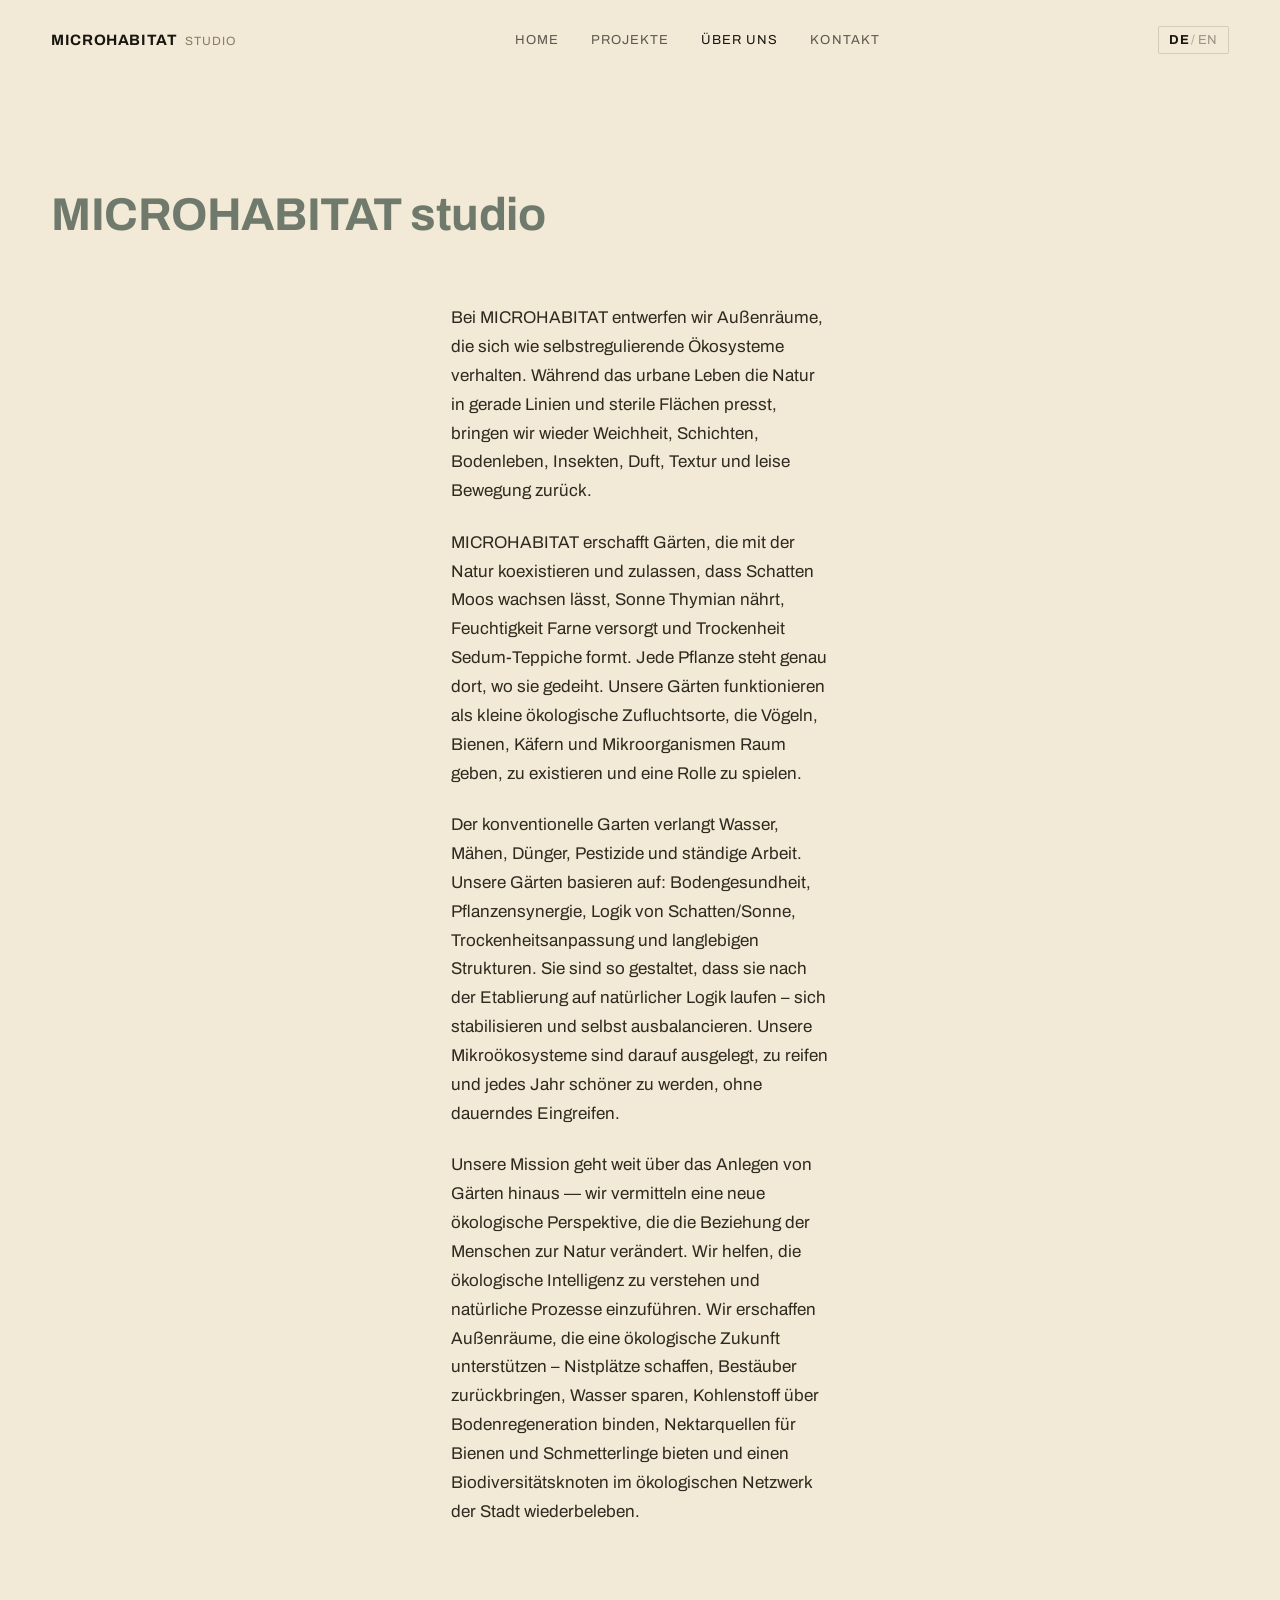
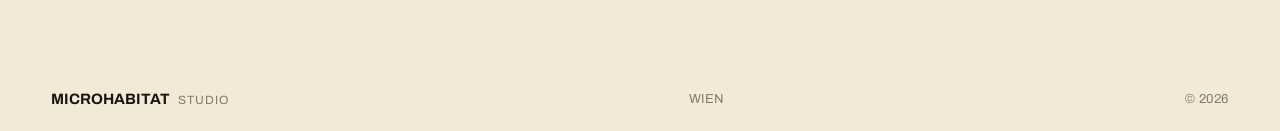
==== about.html @ 57681fdd "Initial commit: MICROHABITATv2 studio site Co-Authored-By: Claude Sonnet 5 <noreply@anthropic.com>" ====
<!doctype html>
<html lang="de" data-lang="de">
<head>
<meta charset="utf-8" />
<meta name="viewport" content="width=device-width, initial-scale=1" />
<meta name="description" content="microhabitat — Über uns." />
<title>MICROHABITAT — Über uns</title>
<link rel="preconnect" href="https://fonts.googleapis.com">
<link rel="stylesheet" href="https://fonts.googleapis.com/css2?family=Archivo:wght@400;700&display=swap">
<link rel="stylesheet" href="style.css?v=9" />
<script src="script.js?v=9" defer></script>
</head>
<body>
  <header class="site-header">
    <a class="mark" href="index.html">MICROHABITAT <span class="mark-sub">studio</span></a>
    <nav aria-label="Hauptnavigation" id="siteNav">
      <a href="index.html"><span data-de="Home" data-en="Home">Home</span></a>
      <a href="projekte.html"><span data-de="Projekte" data-en="Projects">Projekte</span></a>
      <a href="about.html" aria-current="page"><span data-de="Über uns" data-en="About">Über uns</span></a>
      <a href="kontakt.html"><span data-de="Kontakt" data-en="Contact">Kontakt</span></a>
    </nav>
    <button class="menu-toggle" type="button" aria-expanded="false" aria-controls="siteNav" aria-label="Menü"><span></span><span></span></button>
    <button class="lang-toggle" type="button" aria-label="Sprache wechseln">
      <span class="lang-de">DE</span><span class="lang-sep">/</span><span class="lang-en">EN</span>
    </button>
  </header>

  <main class="doc">
    <h1 class="doc-title" data-de="MICROHABITAT studio" data-en="MICROHABITAT studio">MICROHABITAT studio</h1>

    <div class="doc-body">
      <p data-de="Bei MICROHABITAT entwerfen wir Außenräume, die sich wie selbstregulierende Ökosysteme verhalten. Während das urbane Leben die Natur in gerade Linien und sterile Flächen presst, bringen wir wieder Weichheit, Schichten, Bodenleben, Insekten, Duft, Textur und leise Bewegung zurück." data-en="At MICROHABITAT we design outdoor spaces that behave like self-regulating ecosystems. While urban life presses nature into straight lines and sterile surfaces, we bring back softness, layers, soil life, insects, scent, texture and quiet movement.">Bei MICROHABITAT entwerfen wir Außenräume, die sich wie selbstregulierende Ökosysteme verhalten. Während das urbane Leben die Natur in gerade Linien und sterile Flächen presst, bringen wir wieder Weichheit, Schichten, Bodenleben, Insekten, Duft, Textur und leise Bewegung zurück.</p>

      <p data-de="MICROHABITAT erschafft Gärten, die mit der Natur koexistieren und zulassen, dass Schatten Moos wachsen lässt, Sonne Thymian nährt, Feuchtigkeit Farne versorgt und Trockenheit Sedum-Teppiche formt. Jede Pflanze steht genau dort, wo sie gedeiht. Unsere Gärten funktionieren als kleine ökologische Zufluchtsorte, die Vögeln, Bienen, Käfern und Mikroorganismen Raum geben, zu existieren und eine Rolle zu spielen." data-en="MICROHABITAT creates gardens that coexist with nature and allow shade to grow moss, sun to nourish thyme, moisture to sustain ferns, and drought to shape carpets of sedum. Every plant stands exactly where it thrives. Our gardens function as small ecological refuges, giving birds, bees, beetles and microorganisms room to exist and play a role.">MICROHABITAT erschafft Gärten, die mit der Natur koexistieren und zulassen, dass Schatten Moos wachsen lässt, Sonne Thymian nährt, Feuchtigkeit Farne versorgt und Trockenheit Sedum-Teppiche formt. Jede Pflanze steht genau dort, wo sie gedeiht. Unsere Gärten funktionieren als kleine ökologische Zufluchtsorte, die Vögeln, Bienen, Käfern und Mikroorganismen Raum geben, zu existieren und eine Rolle zu spielen.</p>

      <p data-de="Der konventionelle Garten verlangt Wasser, Mähen, Dünger, Pestizide und ständige Arbeit. Unsere Gärten basieren auf: Bodengesundheit, Pflanzensynergie, Logik von Schatten/Sonne, Trockenheitsanpassung und langlebigen Strukturen. Sie sind so gestaltet, dass sie nach der Etablierung auf natürlicher Logik laufen – sich stabilisieren und selbst ausbalancieren. Unsere Mikroökosysteme sind darauf ausgelegt, zu reifen und jedes Jahr schöner zu werden, ohne dauerndes Eingreifen." data-en="The conventional garden demands water, mowing, fertilizer, pesticides and constant labor. Our gardens are built on: soil health, plant synergy, the logic of shade and sun, drought adaptation and long-lived structures. They are designed to run on natural logic once established — to stabilize and balance themselves. Our micro-ecosystems are meant to mature and grow more beautiful every year, without constant intervention.">Der konventionelle Garten verlangt Wasser, Mähen, Dünger, Pestizide und ständige Arbeit. Unsere Gärten basieren auf: Bodengesundheit, Pflanzensynergie, Logik von Schatten/Sonne, Trockenheitsanpassung und langlebigen Strukturen. Sie sind so gestaltet, dass sie nach der Etablierung auf natürlicher Logik laufen – sich stabilisieren und selbst ausbalancieren. Unsere Mikroökosysteme sind darauf ausgelegt, zu reifen und jedes Jahr schöner zu werden, ohne dauerndes Eingreifen.</p>

      <p data-de="Unsere Mission geht weit über das Anlegen von Gärten hinaus — wir vermitteln eine neue ökologische Perspektive, die die Beziehung der Menschen zur Natur verändert. Wir helfen, die ökologische Intelligenz zu verstehen und natürliche Prozesse einzuführen. Wir erschaffen Außenräume, die eine ökologische Zukunft unterstützen – Nistplätze schaffen, Bestäuber zurückbringen, Wasser sparen, Kohlenstoff über Bodenregeneration binden, Nektarquellen für Bienen und Schmetterlinge bieten und einen Biodiversitätsknoten im ökologischen Netzwerk der Stadt wiederbeleben." data-en="Our mission reaches far beyond building gardens — we convey a new ecological perspective that changes people's relationship with nature. We help people understand ecological intelligence and introduce natural processes. We create outdoor spaces that support an ecological future — building nesting sites, bringing back pollinators, saving water, binding carbon through soil regeneration, offering nectar sources for bees and butterflies, and reviving a biodiversity node in the city's ecological network.">Unsere Mission geht weit über das Anlegen von Gärten hinaus — wir vermitteln eine neue ökologische Perspektive, die die Beziehung der Menschen zur Natur verändert. Wir helfen, die ökologische Intelligenz zu verstehen und natürliche Prozesse einzuführen. Wir erschaffen Außenräume, die eine ökologische Zukunft unterstützen – Nistplätze schaffen, Bestäuber zurückbringen, Wasser sparen, Kohlenstoff über Bodenregeneration binden, Nektarquellen für Bienen und Schmetterlinge bieten und einen Biodiversitätsknoten im ökologischen Netzwerk der Stadt wiederbeleben.</p>
    </div>
  </main>

  <footer class="site-footer">
    <span class="mark">MICROHABITAT <span class="mark-sub">studio</span></span>
    <span data-de="Wien" data-en="Vienna">Wien</span>
    <span>© 2026</span>
  </footer>
</body>
</html>
---- style.css ----
:root{
  --paper:#f2ead6;
  --ink:#191510;
  --moss:#47603c;
  --thyme:#9a8a4a;
  --fern:#4d7a6e;
  --sedum:#b06a4a;
  --stone:#8a7a63;
  --line:rgba(25,21,16,.14);
}
*{box-sizing:border-box}
html{scroll-behavior:smooth}
body{
  margin:0;background:var(--paper);color:var(--ink);
  font-family:'Archivo', Arial, sans-serif;
  -webkit-font-smoothing:antialiased;
}
a{color:inherit;text-decoration:none}
.sr-only{position:absolute;width:1px;height:1px;padding:0;margin:-1px;overflow:hidden;clip:rect(0,0,0,0);white-space:nowrap;border:0}

/* header */
.site-header{
  display:flex;align-items:center;justify-content:space-between;
  padding:26px clamp(20px,4vw,56px);
}
body.home .site-header{
  position:absolute;top:0;left:0;right:0;z-index:5;
  background:none;color:#f5efe0;
}
body.home .site-header nav a{color:#f5efe0}
body.home .mark-sub{color:#e4dcc8}
body.home .lang-toggle{color:#f5efe0;border:none}
.mark{font-family:'Archivo', Arial, sans-serif;font-weight:700;font-size:15px;letter-spacing:.04em;display:flex;align-items:baseline;gap:8px}
.mark-sub{font-family:'Archivo', Arial, sans-serif;font-weight:400;font-size:12px;letter-spacing:.08em;text-transform:uppercase;color:var(--stone)}
.site-header nav{display:flex;gap:clamp(18px,2.5vw,36px);font-family:'Archivo', Arial, sans-serif;font-size:13px;letter-spacing:.08em;text-transform:uppercase}
.site-header nav a{opacity:.68;position:relative;padding:4px 0}
.site-header nav a:hover,.site-header nav a[aria-current="page"]{opacity:1}
.lang-toggle{
  font-family:'Archivo', Arial, sans-serif;font-size:13px;letter-spacing:.04em;
  background:none;border:1px solid var(--line);border-radius:2px;padding:6px 10px;cursor:pointer;color:var(--ink);
}
.lang-toggle .lang-de,.lang-toggle .lang-en{opacity:.4}
:root[data-lang="de"] .lang-toggle .lang-de,
:root[data-lang="en"] .lang-toggle .lang-en{opacity:1;font-weight:700}
.lang-sep{opacity:.3;margin:0 2px}
.menu-toggle{
  display:none;flex-direction:column;justify-content:center;gap:5px;
  width:26px;height:20px;background:none;border:0;cursor:pointer;padding:0;color:inherit;
}
.menu-toggle span{display:block;height:2px;background:currentColor;border-radius:1px}


/* hero */
@property --mx{syntax:'<percentage>';inherits:true;initial-value:50%}
@property --my{syntax:'<percentage>';inherits:true;initial-value:38%}
.hero{
  position:relative;
  min-height:100svh;
  margin:0;
  padding:clamp(24px,4vw,56px);
  display:flex;flex-direction:column;align-items:center;justify-content:center;text-align:center;gap:clamp(24px,3.5vw,40px);
  color:#f5efe0;
  overflow:hidden;
  --mx:50%;--my:38%;
  background:
    url("Images/ADE28DDB-F078-4D61-AF96-6F6BFD611F1C.PNG") center/cover no-repeat;
}
.hero-light{
  position:absolute;inset:0;pointer-events:none;
  mix-blend-mode:soft-light;
  transition:--mx .35s ease-out, --my .35s ease-out;
  background:radial-gradient(circle at var(--mx) var(--my),
    rgba(255,221,160,.7) 0%,
    rgba(255,221,160,.22) 32%,
    rgba(6,5,2,.55) 78%);
}
.hero-shade{
  position:absolute;inset:0;pointer-events:none;
  background:rgba(18,14,8,.34);
}
.kicker,.lead{
  position:relative;z-index:2;
  opacity:0;transform:translateY(10px);
  transition:opacity .7s ease, transform .7s ease;
}
.hero.is-revealed .kicker,.hero.is-revealed .lead{opacity:1;transform:none}
.kicker{
  margin:0;font-family:'Archivo', Arial, sans-serif;font-size:13px;letter-spacing:.14em;text-transform:uppercase;color:#e4dcc8;
}
.hero h1{
  position:relative;z-index:2;
  margin:0;font-family:'Archivo', Arial, sans-serif;font-weight:700;
  font-size:clamp(44px,7.5vw,84px);letter-spacing:-.01em;line-height:1;
}
.lead{
  margin:0;max-width:46ch;font-family:'Archivo', Arial, sans-serif;font-size:clamp(18px,2.1vw,22px);line-height:1.55;color:#f0e9d9;
}
@media (prefers-reduced-motion:reduce){
  .kicker,.lead{opacity:1;transform:none;transition:none}
  .hero-light{transition:none}
}

/* document pages (about, kontakt) */
.doc{
  padding:clamp(60px,9vw,110px) clamp(20px,4vw,56px) clamp(90px,12vw,140px);
  display:flex;flex-direction:column;align-items:center;text-align:center;
}
.doc-title{
  align-self:flex-start;text-align:left;
  margin:0 0 clamp(40px,6vw,64px);
  font-family:'Archivo', Arial, sans-serif;font-weight:700;
  font-size:clamp(32px,4.5vw,46px);letter-spacing:-.01em;color:#6f7a6c;
}
.doc-body{max-width:42ch;display:flex;flex-direction:column;gap:1.4em;text-align:left}
.doc-body p{margin:0;font-family:'Archivo', Arial, sans-serif;font-size:17px;line-height:1.7;color:#2f2a1f}

/* homepage project link (sits at the bottom of the hero photo) */
.hero-work-link{
  position:absolute;left:50%;bottom:clamp(24px,4vw,48px);transform:translateX(-50%);
  z-index:2;
  font-family:'Archivo', Arial, sans-serif;font-size:14px;letter-spacing:.06em;text-transform:uppercase;
  border-bottom:1px solid currentColor;padding-bottom:8px;
}

/* projects gallery page */
.gallery{padding:clamp(50px,7vw,90px) clamp(20px,4vw,56px) clamp(90px,12vw,140px)}
.gallery-title{max-width:1200px;margin:0 auto clamp(36px,5vw,56px);font-family:'Archivo', Arial, sans-serif;font-weight:700;font-size:clamp(32px,4.5vw,46px);letter-spacing:-.01em;text-align:left;color:#6f7a6c}
.gallery-grid{max-width:1200px;margin:0 auto;display:grid;grid-template-columns:repeat(3,1fr);gap:clamp(16px,2vw,28px)}
.gallery-grid figure{margin:0}
.gallery-grid img{display:block;width:100%;aspect-ratio:4/3;object-fit:cover}
@media (max-width:800px){.gallery-grid{grid-template-columns:repeat(2,1fr)}}
@media (max-width:520px){.gallery-grid{grid-template-columns:1fr}}

/* closing */
.closing{
  padding:clamp(70px,10vw,130px) clamp(20px,4vw,56px);
  display:flex;flex-direction:column;align-items:center;text-align:center;gap:20px;
  background:var(--paper);color:var(--ink);
  border-top:1px solid var(--line);
}
.closing .prompt{margin:0;font-family:'Archivo', Arial, sans-serif;font-size:15px;color:var(--stone)}
.closing h2{margin:0;font-family:'Archivo', Arial, sans-serif;font-weight:700;font-size:clamp(34px,5.5vw,58px);letter-spacing:-.01em;color:#6f7a6c}
.closing a{
  margin-top:12px;
  font-family:'Archivo', Arial, sans-serif;font-size:14px;letter-spacing:.06em;text-transform:uppercase;
  border-bottom:1px solid currentColor;padding-bottom:8px;
}

/* footer */
.site-footer{
  display:flex;justify-content:space-between;align-items:center;
  padding:24px clamp(20px,4vw,56px);
  font-family:'Archivo', Arial, sans-serif;font-size:13px;letter-spacing:.04em;text-transform:uppercase;color:var(--stone);
}
.site-footer .mark{font-size:15px;color:var(--ink);text-transform:none;letter-spacing:0}

@media (max-width:640px){
  .menu-toggle{display:flex}
  .site-header nav{
    position:fixed;inset:0;z-index:10;
    display:flex;flex-direction:column;align-items:flex-start;justify-content:center;gap:26px;
    padding:32px;
    background:var(--ink);color:var(--paper);
    font-size:28px;text-transform:none;letter-spacing:0;
    opacity:0;visibility:hidden;transition:opacity .3s ease, visibility .3s;
  }
  .site-header nav.is-open{opacity:1;visibility:visible}
  .site-header nav a{opacity:1;color:inherit}
  body.menu-open{overflow:hidden}
  .hero h1{font-size:clamp(34px,10vw,84px)}
}

@media (prefers-reduced-motion:reduce){
  html{scroll-behavior:auto}
  .sign circle{animation:none;opacity:.85}
}
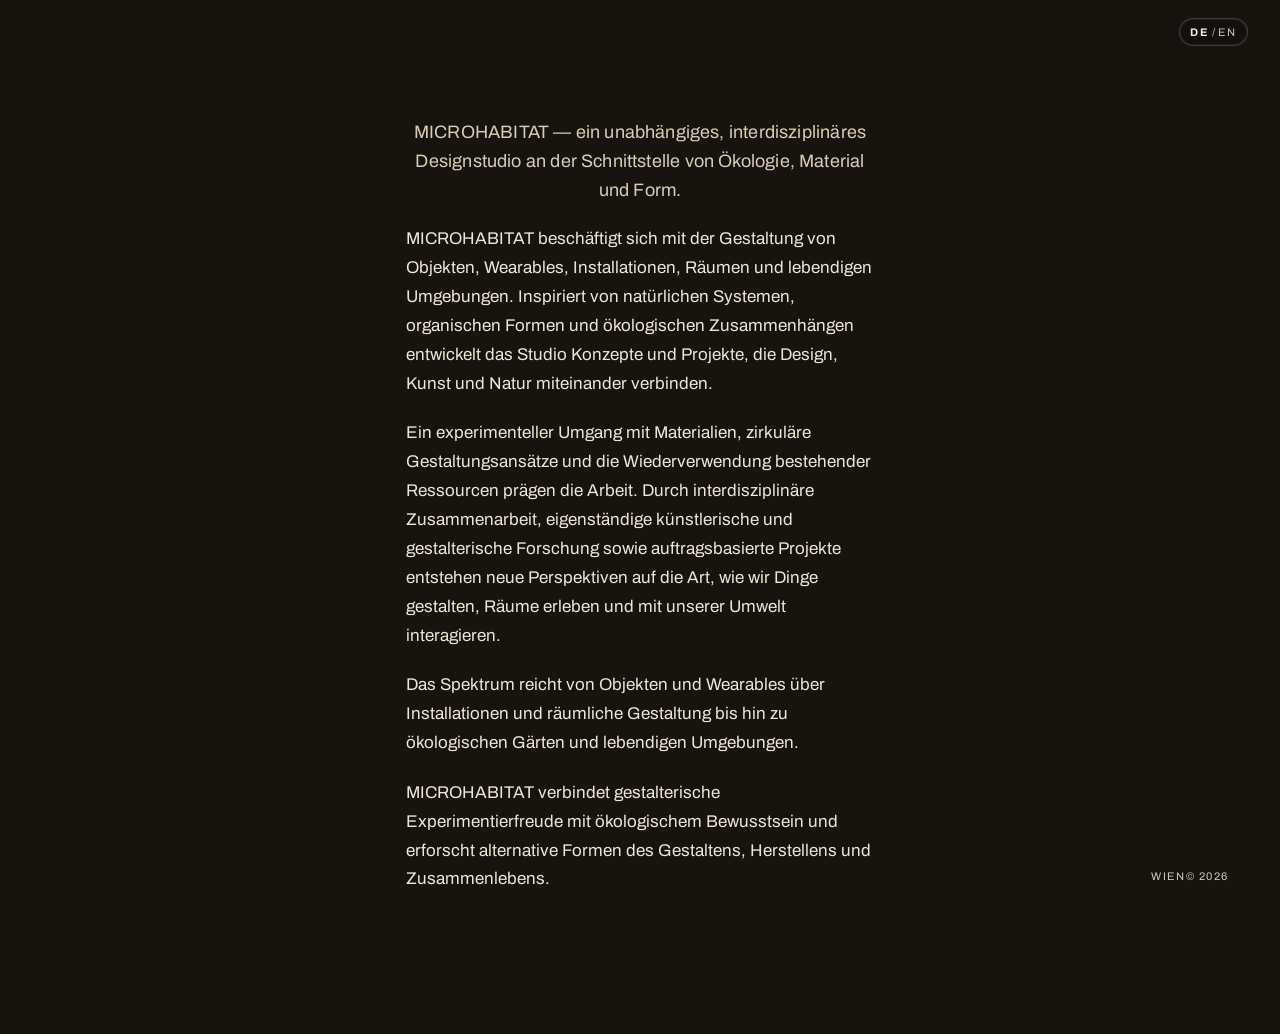
==== commit 62f65fd6: "Update website pages and mobile layout" ====
--- a/about.html
+++ b/about.html
@@ -11,36 +11,34 @@
 <script src="script.js?v=9" defer></script>
 </head>
 <body>
-  <header class="site-header">
-    <a class="mark" href="index.html">MICROHABITAT <span class="mark-sub">studio</span></a>
-    <nav aria-label="Hauptnavigation" id="siteNav">
-      <a href="index.html"><span data-de="Home" data-en="Home">Home</span></a>
-      <a href="projekte.html"><span data-de="Projekte" data-en="Projects">Projekte</span></a>
-      <a href="about.html" aria-current="page"><span data-de="Über uns" data-en="About">Über uns</span></a>
-      <a href="kontakt.html"><span data-de="Kontakt" data-en="Contact">Kontakt</span></a>
+  <header class="site-header compact-header">
+    <button class="menu-toggle" type="button" aria-expanded="false" aria-controls="siteNav" aria-label="Menü"><span></span><span></span></button>
+    <nav aria-label="Hauptnavigation" id="siteNav" class="hero-nav">
+      <a href="index.html"><span data-de="HOME" data-en="HOME">HOME</span></a>
+      <a href="projekte.html"><span data-de="PROJEKTE" data-en="PROJECTS">PROJEKTE</span></a>
+      <a href="about.html" aria-current="page"><span data-de="ÜBER UNS" data-en="ABOUT US">ÜBER UNS</span></a>
+      <a href="kontakt.html"><span data-de="KONTAKT" data-en="CONTACT">KONTAKT</span></a>
     </nav>
-    <button class="menu-toggle" type="button" aria-expanded="false" aria-controls="siteNav" aria-label="Menü"><span></span><span></span></button>
     <button class="lang-toggle" type="button" aria-label="Sprache wechseln">
       <span class="lang-de">DE</span><span class="lang-sep">/</span><span class="lang-en">EN</span>
     </button>
   </header>
 
   <main class="doc">
-    <h1 class="doc-title" data-de="MICROHABITAT studio" data-en="MICROHABITAT studio">MICROHABITAT studio</h1>
+    <div class="doc-body">
+      <p class="lead" data-de="MICROHABITAT — ein unabhängiges, interdisziplinäres Designstudio an der Schnittstelle von Ökologie, Material und Form." data-en="MICROHABITAT — design studio at the intersection of ecology, material and form">MICROHABITAT — ein unabhängiges, interdisziplinäres Designstudio an der Schnittstelle von Ökologie, Material und Form.</p>
 
-    <div class="doc-body">
-      <p data-de="Bei MICROHABITAT entwerfen wir Außenräume, die sich wie selbstregulierende Ökosysteme verhalten. Während das urbane Leben die Natur in gerade Linien und sterile Flächen presst, bringen wir wieder Weichheit, Schichten, Bodenleben, Insekten, Duft, Textur und leise Bewegung zurück." data-en="At MICROHABITAT we design outdoor spaces that behave like self-regulating ecosystems. While urban life presses nature into straight lines and sterile surfaces, we bring back softness, layers, soil life, insects, scent, texture and quiet movement.">Bei MICROHABITAT entwerfen wir Außenräume, die sich wie selbstregulierende Ökosysteme verhalten. Während das urbane Leben die Natur in gerade Linien und sterile Flächen presst, bringen wir wieder Weichheit, Schichten, Bodenleben, Insekten, Duft, Textur und leise Bewegung zurück.</p>
+      <p data-de="MICROHABITAT beschäftigt sich mit der Gestaltung von Objekten, Wearables, Installationen, Räumen und lebendigen Umgebungen. Inspiriert von natürlichen Systemen, organischen Formen und ökologischen Zusammenhängen entwickelt das Studio Konzepte und Projekte, die Design, Kunst und Natur miteinander verbinden." data-en="MICROHABITAT explores the design of objects, wearables, installations, spaces and living environments. Inspired by natural systems, organic forms and ecological relationships, the studio develops concepts and projects that connect design, art and nature.">MICROHABITAT beschäftigt sich mit der Gestaltung von Objekten, Wearables, Installationen, Räumen und lebendigen Umgebungen. Inspiriert von natürlichen Systemen, organischen Formen und ökologischen Zusammenhängen entwickelt das Studio Konzepte und Projekte, die Design, Kunst und Natur miteinander verbinden.</p>
 
-      <p data-de="MICROHABITAT erschafft Gärten, die mit der Natur koexistieren und zulassen, dass Schatten Moos wachsen lässt, Sonne Thymian nährt, Feuchtigkeit Farne versorgt und Trockenheit Sedum-Teppiche formt. Jede Pflanze steht genau dort, wo sie gedeiht. Unsere Gärten funktionieren als kleine ökologische Zufluchtsorte, die Vögeln, Bienen, Käfern und Mikroorganismen Raum geben, zu existieren und eine Rolle zu spielen." data-en="MICROHABITAT creates gardens that coexist with nature and allow shade to grow moss, sun to nourish thyme, moisture to sustain ferns, and drought to shape carpets of sedum. Every plant stands exactly where it thrives. Our gardens function as small ecological refuges, giving birds, bees, beetles and microorganisms room to exist and play a role.">MICROHABITAT erschafft Gärten, die mit der Natur koexistieren und zulassen, dass Schatten Moos wachsen lässt, Sonne Thymian nährt, Feuchtigkeit Farne versorgt und Trockenheit Sedum-Teppiche formt. Jede Pflanze steht genau dort, wo sie gedeiht. Unsere Gärten funktionieren als kleine ökologische Zufluchtsorte, die Vögeln, Bienen, Käfern und Mikroorganismen Raum geben, zu existieren und eine Rolle zu spielen.</p>
+      <p data-de="Ein experimenteller Umgang mit Materialien, zirkuläre Gestaltungsansätze und die Wiederverwendung bestehender Ressourcen prägen die Arbeit. Durch interdisziplinäre Zusammenarbeit, eigenständige künstlerische und gestalterische Forschung sowie auftragsbasierte Projekte entstehen neue Perspektiven auf die Art, wie wir Dinge gestalten, Räume erleben und mit unserer Umwelt interagieren." data-en="An experimental approach to materials, circular design principles and the reuse of existing resources shape our practice. Through interdisciplinary collaboration, independent artistic and design research, and commissioned projects, we explore new perspectives on how we create objects, experience spaces and interact with our environment.">Ein experimenteller Umgang mit Materialien, zirkuläre Gestaltungsansätze und die Wiederverwendung bestehender Ressourcen prägen die Arbeit. Durch interdisziplinäre Zusammenarbeit, eigenständige künstlerische und gestalterische Forschung sowie auftragsbasierte Projekte entstehen neue Perspektiven auf die Art, wie wir Dinge gestalten, Räume erleben und mit unserer Umwelt interagieren.</p>
 
-      <p data-de="Der konventionelle Garten verlangt Wasser, Mähen, Dünger, Pestizide und ständige Arbeit. Unsere Gärten basieren auf: Bodengesundheit, Pflanzensynergie, Logik von Schatten/Sonne, Trockenheitsanpassung und langlebigen Strukturen. Sie sind so gestaltet, dass sie nach der Etablierung auf natürlicher Logik laufen – sich stabilisieren und selbst ausbalancieren. Unsere Mikroökosysteme sind darauf ausgelegt, zu reifen und jedes Jahr schöner zu werden, ohne dauerndes Eingreifen." data-en="The conventional garden demands water, mowing, fertilizer, pesticides and constant labor. Our gardens are built on: soil health, plant synergy, the logic of shade and sun, drought adaptation and long-lived structures. They are designed to run on natural logic once established — to stabilize and balance themselves. Our micro-ecosystems are meant to mature and grow more beautiful every year, without constant intervention.">Der konventionelle Garten verlangt Wasser, Mähen, Dünger, Pestizide und ständige Arbeit. Unsere Gärten basieren auf: Bodengesundheit, Pflanzensynergie, Logik von Schatten/Sonne, Trockenheitsanpassung und langlebigen Strukturen. Sie sind so gestaltet, dass sie nach der Etablierung auf natürlicher Logik laufen – sich stabilisieren und selbst ausbalancieren. Unsere Mikroökosysteme sind darauf ausgelegt, zu reifen und jedes Jahr schöner zu werden, ohne dauerndes Eingreifen.</p>
+      <p data-de="Das Spektrum reicht von Objekten und Wearables über Installationen und räumliche Gestaltung bis hin zu ökologischen Gärten und lebendigen Umgebungen." data-en="Our work spans objects and wearables, installations and spatial design, as well as ecological gardens and living environments.">Das Spektrum reicht von Objekten und Wearables über Installationen und räumliche Gestaltung bis hin zu ökologischen Gärten und lebendigen Umgebungen.</p>
 
-      <p data-de="Unsere Mission geht weit über das Anlegen von Gärten hinaus — wir vermitteln eine neue ökologische Perspektive, die die Beziehung der Menschen zur Natur verändert. Wir helfen, die ökologische Intelligenz zu verstehen und natürliche Prozesse einzuführen. Wir erschaffen Außenräume, die eine ökologische Zukunft unterstützen – Nistplätze schaffen, Bestäuber zurückbringen, Wasser sparen, Kohlenstoff über Bodenregeneration binden, Nektarquellen für Bienen und Schmetterlinge bieten und einen Biodiversitätsknoten im ökologischen Netzwerk der Stadt wiederbeleben." data-en="Our mission reaches far beyond building gardens — we convey a new ecological perspective that changes people's relationship with nature. We help people understand ecological intelligence and introduce natural processes. We create outdoor spaces that support an ecological future — building nesting sites, bringing back pollinators, saving water, binding carbon through soil regeneration, offering nectar sources for bees and butterflies, and reviving a biodiversity node in the city's ecological network.">Unsere Mission geht weit über das Anlegen von Gärten hinaus — wir vermitteln eine neue ökologische Perspektive, die die Beziehung der Menschen zur Natur verändert. Wir helfen, die ökologische Intelligenz zu verstehen und natürliche Prozesse einzuführen. Wir erschaffen Außenräume, die eine ökologische Zukunft unterstützen – Nistplätze schaffen, Bestäuber zurückbringen, Wasser sparen, Kohlenstoff über Bodenregeneration binden, Nektarquellen für Bienen und Schmetterlinge bieten und einen Biodiversitätsknoten im ökologischen Netzwerk der Stadt wiederbeleben.</p>
+      <p data-de="MICROHABITAT verbindet gestalterische Experimentierfreude mit ökologischem Bewusstsein und erforscht alternative Formen des Gestaltens, Herstellens und Zusammenlebens." data-en="MICROHABITAT combines creative experimentation with ecological awareness, exploring alternative ways of designing, making and living together.">MICROHABITAT verbindet gestalterische Experimentierfreude mit ökologischem Bewusstsein und erforscht alternative Formen des Gestaltens, Herstellens und Zusammenlebens.</p>
     </div>
   </main>
 
   <footer class="site-footer">
-    <span class="mark">MICROHABITAT <span class="mark-sub">studio</span></span>
     <span data-de="Wien" data-en="Vienna">Wien</span>
     <span>© 2026</span>
   </footer>
--- a/style.css
+++ b/style.css
@@ -1,12 +1,14 @@
 :root{
-  --paper:#f2ead6;
-  --ink:#191510;
-  --moss:#47603c;
-  --thyme:#9a8a4a;
-  --fern:#4d7a6e;
-  --sedum:#b06a4a;
-  --stone:#8a7a63;
-  --line:rgba(25,21,16,.14);
+  --paper:#171410;
+  --paper-strong:#201b17;
+  --ink:#f2eadf;
+  --ink-soft:#d8cbb7;
+  --moss:#7d9d73;
+  --thyme:#bca76f;
+  --fern:#86a99b;
+  --sedum:#d0926d;
+  --stone:#a7967d;
+  --line:rgba(255,255,255,.12);
 }
 *{box-sizing:border-box}
 html{scroll-behavior:smooth}
@@ -23,29 +25,32 @@
   display:flex;align-items:center;justify-content:space-between;
   padding:26px clamp(20px,4vw,56px);
 }
+.compact-header{
+  position:relative;
+  display:flex;align-items:center;justify-content:space-between;
+  padding:18px clamp(20px,4vw,32px) 0;
+}
 body.home .site-header{
-  position:absolute;top:0;left:0;right:0;z-index:5;
+  position:absolute;top:0;left:0;right:0;z-index:6;
   background:none;color:#f5efe0;
 }
-body.home .site-header nav a{color:#f5efe0}
-body.home .mark-sub{color:#e4dcc8}
-body.home .lang-toggle{color:#f5efe0;border:none}
 .mark{font-family:'Archivo', Arial, sans-serif;font-weight:700;font-size:15px;letter-spacing:.04em;display:flex;align-items:baseline;gap:8px}
-.mark-sub{font-family:'Archivo', Arial, sans-serif;font-weight:400;font-size:12px;letter-spacing:.08em;text-transform:uppercase;color:var(--stone)}
-.site-header nav{display:flex;gap:clamp(18px,2.5vw,36px);font-family:'Archivo', Arial, sans-serif;font-size:13px;letter-spacing:.08em;text-transform:uppercase}
-.site-header nav a{opacity:.68;position:relative;padding:4px 0}
-.site-header nav a:hover,.site-header nav a[aria-current="page"]{opacity:1}
 .lang-toggle{
-  font-family:'Archivo', Arial, sans-serif;font-size:13px;letter-spacing:.04em;
-  background:none;border:1px solid var(--line);border-radius:2px;padding:6px 10px;cursor:pointer;color:var(--ink);
-}
-.lang-toggle .lang-de,.lang-toggle .lang-en{opacity:.4}
+  position:fixed;top:18px;right:clamp(20px,4vw,32px);z-index:20;
+  font-family:'Archivo', Arial, sans-serif;font-size:11px;letter-spacing:.16em;text-transform:uppercase;
+  background:rgba(18,16,14,.58);border:1px solid rgba(255,255,255,.18);border-radius:999px;padding:7px 10px;cursor:pointer;color:#f3eadf;
+  backdrop-filter:blur(4px);
+  box-shadow: inset 0 0 0 1px rgba(255,255,255,.06);
+}
+.lang-toggle .lang-de,.lang-toggle .lang-en{opacity:.8;color:#f3eadf}
 :root[data-lang="de"] .lang-toggle .lang-de,
-:root[data-lang="en"] .lang-toggle .lang-en{opacity:1;font-weight:700}
-.lang-sep{opacity:.3;margin:0 2px}
+:root[data-lang="en"] .lang-toggle .lang-en{opacity:1;font-weight:700;color:#f3eadf}
+.lang-sep{opacity:.7;margin:0 2px;color:#f3eadf}
 .menu-toggle{
-  display:none;flex-direction:column;justify-content:center;gap:5px;
-  width:26px;height:20px;background:none;border:0;cursor:pointer;padding:0;color:inherit;
+  position:fixed;right:clamp(20px,4vw,32px);bottom:clamp(20px,4vw,28px);z-index:20;
+  display:flex;flex-direction:column;justify-content:center;gap:5px;
+  width:26px;height:20px;background:none;border:0;cursor:pointer;padding:0;color:#f3eadf;
+  margin:0;
 }
 .menu-toggle span{display:block;height:2px;background:currentColor;border-radius:1px}
 
@@ -58,13 +63,140 @@
   min-height:100svh;
   margin:0;
   padding:clamp(24px,4vw,56px);
-  display:flex;flex-direction:column;align-items:center;justify-content:center;text-align:center;gap:clamp(24px,3.5vw,40px);
+  display:flex;flex-direction:column;align-items:center;justify-content:center;text-align:center;
   color:#f5efe0;
   overflow:hidden;
   --mx:50%;--my:38%;
   background:
-    url("Images/ADE28DDB-F078-4D61-AF96-6F6BFD611F1C.PNG") center/cover no-repeat;
-}
+    linear-gradient(180deg, rgba(34,29,23,.18), rgba(21,18,14,.30)),
+    linear-gradient(180deg, #dfe2d4 0%, #c7cab4 16%, #8e967b 42%, #6a705b 72%, #4a4d3d 100%);
+}
+.hero-art{
+  position:absolute;inset:-4% -2% 0 -2%;pointer-events:none;overflow:hidden;
+  filter:saturate(.72) contrast(1.08) brightness(.98);
+  transform-origin:center;
+  animation: heroDrift 28s ease-in-out infinite alternate;
+}
+.hero-art::before{
+  content:"";
+  position:absolute;inset:0;
+  background:
+    radial-gradient(circle at 18% 18%, rgba(255,255,255,.12), transparent 24%),
+    radial-gradient(circle at 74% 30%, rgba(255,255,255,.08), transparent 18%),
+    linear-gradient(180deg, rgba(255,255,255,.04), rgba(0,0,0,.08));
+  animation: airGlow 24s ease-in-out infinite alternate;
+}
+.sand-layer{
+  position:absolute;left:-8%;right:-8%;bottom:-10%;height:46%;
+  background:
+    linear-gradient(180deg, rgba(236,228,208,.9), rgba(192,170,145,.82) 35%, rgba(145,122,103,.8) 100%),
+    url("Images/DFBBE3DA-8C0C-44DF-AAA4-09DEAC94D053.PNG") center/cover no-repeat;
+  border-radius:42% 58% 0 0 / 88% 90% 0 0;
+  box-shadow: inset 0 24px 28px rgba(255,249,232,.22), inset 0 -24px 28px rgba(78,58,45,.12);
+  transform:scaleY(1.15);
+  opacity:.92;
+  animation: sandShift 18s ease-in-out infinite alternate;
+}
+.sand-layer::before,
+.sand-layer::after{
+  content:"";position:absolute;inset:0;border-radius:inherit;
+  background:
+    repeating-radial-gradient(circle at 50% 40%, rgba(90,68,47,.04) 0 2px, rgba(255,255,255,0) 2px 12px),
+    linear-gradient(105deg, rgba(255,255,255,.08), rgba(122,101,84,.08) 42%, rgba(255,255,255,.05));
+  mix-blend-mode:multiply;opacity:.8;
+  animation: sandTexture 14s ease-in-out infinite alternate;
+}
+.moss{
+  position:absolute;left:-12%;right:-12%;
+  border-radius:58% 42% 54% 46% / 46% 58% 42% 54%;
+  border:1px solid rgba(34,41,27,.06);
+  background:
+    linear-gradient(180deg, rgba(150,176,124,.45), rgba(66,88,54,.72)),
+    url("Images/3DB80F94-16BB-4CE8-BDAE-AA7C20A40530.PNG") center/cover no-repeat;
+  box-shadow:inset 0 10px 16px rgba(255,255,255,.08), inset 0 -18px 18px rgba(22,27,18,.1), 0 18px 26px rgba(18,27,18,.06);
+  filter: saturate(.82) contrast(1.1);
+  animation: mossFloat 19s ease-in-out infinite alternate;
+}
+.moss-a{top:-14%;height:48%;transform:rotate(-8deg) scaleX(1.18);opacity:.98}
+.moss-b{top:9%;height:34%;left:12%;right:10%;transform:rotate(4deg);opacity:.9;animation-delay:-3s}
+.moss-c{top:17%;left:22%;right:22%;height:27%;transform:rotate(-4deg);opacity:.84;animation-delay:-7s}
+.moss::before,
+.moss::after{
+  content:"";position:absolute;inset:0;border-radius:inherit;
+  background:
+    linear-gradient(120deg, rgba(255,255,255,.07), transparent 28%, rgba(36,47,26,.06) 55%, transparent 100%),
+    repeating-linear-gradient(130deg, rgba(40,54,34,.06) 0 2px, rgba(255,255,255,0) 2px 10px);
+  mix-blend-mode:soft-light;
+  animation: mossTexture 12s ease-in-out infinite alternate;
+}
+.stone{
+  position:absolute;display:block;
+  background:
+    linear-gradient(185deg, rgba(72,72,72,.96), rgba(28,28,28,.86)),
+    radial-gradient(circle at 30% 25%, rgba(195,195,195,.15), transparent 25%);
+  border-radius:53% 47% 46% 54% / 57% 43% 57% 43%;
+  box-shadow: inset 0 16px 20px rgba(255,255,255,.05), inset 0 -18px 18px rgba(0,0,0,.16), 0 18px 30px rgba(0,0,0,.08);
+  filter:saturate(.8) contrast(1.08);
+}
+.stone-1{left:10%;bottom:12%;width:210px;height:150px;transform:rotate(-10deg)}
+.stone-2{left:46%;bottom:14%;width:180px;height:150px;transform:rotate(6deg)}
+.stone-3{right:10%;bottom:10%;width:170px;height:125px;transform:rotate(-14deg)}
+.drop{
+  position:absolute;width:16px;height:22px;border-radius:48% 52% 60% 40% / 58% 42% 58% 42%;
+  background:linear-gradient(180deg, rgba(225,240,247,.72), rgba(129,175,193,.68));
+  box-shadow:inset 0 8px 10px rgba(255,255,255,.28), inset 0 -8px 10px rgba(58,90,102,.1), 0 8px 16px rgba(31,66,75,.08);
+  border:1px solid rgba(91,137,149,.1);
+  animation: dropFloat 9s ease-in-out infinite;
+}
+.drop::before{
+  content:"";position:absolute;inset:3px 5px 7px 5px;border-radius:inherit;
+  background:linear-gradient(180deg, rgba(255,255,255,.75), transparent 40%);
+}
+.drop-1{left:22%;top:29%;transform:rotate(-18deg)}
+.drop-2{left:54%;top:20%;transform:rotate(12deg);animation-delay:-2.6s}
+.drop-3{left:68%;top:39%;transform:rotate(-10deg);width:14px;height:18px;animation-delay:-1s}
+.drop-4{left:38%;top:24%;width:12px;height:17px;transform:rotate(-2deg);animation-delay:-4s}
+.shell{
+  position:absolute;bottom:12%;width:54px;height:34px;border-radius:54% 46% 58% 42% / 68% 32% 68% 32%;
+  background:linear-gradient(180deg, rgba(232,208,176,.94), rgba(177,136,106,.9));
+  box-shadow:inset 0 8px 10px rgba(255,255,255,.22), inset 0 -12px 18px rgba(100,72,44,.18), 0 10px 16px rgba(48,38,25,.1);
+  animation: shellDrift 16s ease-in-out infinite alternate;
+}
+.shell::before{
+  content:"";position:absolute;inset:8px 12px 10px 12px;border-radius:inherit;
+  background:linear-gradient(90deg, rgba(255,255,255,.26), rgba(138,99,72,.16));
+  box-shadow:inset 0 0 0 1px rgba(122,90,67,.14);
+}
+.shell::after{
+  content:"";position:absolute;left:50%;top:8px;bottom:8px;width:1px;background:rgba(98,70,52,.28);transform:translateX(-50%);
+  box-shadow: 8px 0 0 rgba(98,70,52,.18), -8px 0 0 rgba(98,70,52,.14);
+}
+.shell-1{left:18%;transform:rotate(-16deg)}
+.shell-2{left:46%;bottom:12%;width:62px;height:38px;transform:rotate(18deg);animation-delay:-4s}
+.shell-3{right:20%;bottom:16%;width:50px;height:31px;transform:rotate(-12deg);animation-delay:-7s}
+.bee{
+  position:absolute;width:44px;height:24px;border-radius:50% 48% 52% 50% / 56% 44% 56% 44%;
+  background:linear-gradient(90deg, rgba(238,214,138,.74), rgba(218,175,84,.9) 34%, rgba(130,90,42,.8) 36%, rgba(72,52,30,.8) 100%);
+  box-shadow:inset 0 5px 8px rgba(255,246,196,.26), inset 0 -8px 10px rgba(98,70,35,.10), 0 8px 16px rgba(68,49,20,.08);
+  animation: beeFloat 13s ease-in-out infinite;
+}
+.bee::before,
+.bee::after{
+  content:"";position:absolute;
+}
+.bee::before{
+  left:18px;top:8px;width:20px;height:16px;border-radius:50%;
+  background:radial-gradient(circle at 35% 35%, rgba(255,255,255,.92), rgba(255,255,255,.14) 46%, transparent 47%);
+  box-shadow:12px 0 0 rgba(255,245,198,.2), 24px 0 0 rgba(46,35,18,.18);
+}
+.bee::after{
+  left:12px;top:-8px;width:18px;height:12px;border-radius:50% 50% 40% 40%;
+  background:rgba(241,239,228,.35);
+  box-shadow:20px 0 0 rgba(241,239,228,.25);
+  filter:blur(1px);
+}
+.bee-1{left:30%;top:30%;transform:rotate(-18deg);}
+.bee-2{right:26%;top:25%;transform:scale(.85) rotate(10deg);animation-delay:-3s}
 .hero-light{
   position:absolute;inset:0;pointer-events:none;
   mix-blend-mode:soft-light;
@@ -76,43 +208,125 @@
 }
 .hero-shade{
   position:absolute;inset:0;pointer-events:none;
-  background:rgba(18,14,8,.34);
-}
-.kicker,.lead{
-  position:relative;z-index:2;
-  opacity:0;transform:translateY(10px);
-  transition:opacity .7s ease, transform .7s ease;
-}
-.hero.is-revealed .kicker,.hero.is-revealed .lead{opacity:1;transform:none}
-.kicker{
-  margin:0;font-family:'Archivo', Arial, sans-serif;font-size:13px;letter-spacing:.14em;text-transform:uppercase;color:#e4dcc8;
-}
-.hero h1{
-  position:relative;z-index:2;
-  margin:0;font-family:'Archivo', Arial, sans-serif;font-weight:700;
-  font-size:clamp(44px,7.5vw,84px);letter-spacing:-.01em;line-height:1;
-}
-.lead{
-  margin:0;max-width:46ch;font-family:'Archivo', Arial, sans-serif;font-size:clamp(18px,2.1vw,22px);line-height:1.55;color:#f0e9d9;
+  background:rgba(18,14,8,.22);
+}
+.hero-center-mark{
+  position:absolute;left:50%;top:50%;transform:translate(-50%,-50%);z-index:3;
+  display:flex;align-items:baseline;gap:10px;
+  color:#f5efe0;text-shadow:0 4px 18px rgba(0,0,0,.18);
+  font-family:'Archivo', Arial, sans-serif;font-weight:700;
+  letter-spacing:.06em;text-transform:uppercase;
+}
+.hero-center-mark span:first-child{
+  font-size:clamp(22px,3vw,36px);
+}
+.hero-center-mark .studio-tag{
+  font-size:clamp(10px,1.2vw,14px);letter-spacing:.2em;opacity:.8;
+}
+.hero-rail{
+  position:absolute;right:clamp(20px,4vw,56px);bottom:clamp(52px,7vw,82px);z-index:5;
+  display:flex;flex-direction:column;align-items:flex-end;gap:12px;
+}
+.hero-nav{
+  display:none;flex-direction:column;align-items:flex-end;gap:8px;
+  font-family:'Archivo', Arial, sans-serif;font-size:10px;letter-spacing:.14em;text-transform:uppercase;
+}
+.site-header .hero-nav{
+  position:fixed;right:clamp(20px,4vw,32px);bottom:clamp(70px,8vw,92px);z-index:19;
+  display:none;align-items:flex-end;
+}
+.hero-nav.is-open{display:flex}
+.site-header .hero-nav.is-open{display:flex}
+.hero-nav a{
+  background:rgba(19,17,14,.12);border:1px solid rgba(255,255,255,.18);border-radius:999px;padding:7px 10px;color:#f5efe0;
+  backdrop-filter:blur(4px);opacity:.9;transition:opacity .2s ease, background .2s ease;
+}
+.site-header .hero-nav a{
+  background:rgba(19,17,14,.12);border:1px solid rgba(255,255,255,.18);border-radius:999px;padding:7px 10px;color:#f5efe0;
+  backdrop-filter:blur(4px);opacity:.9;transition:opacity .2s ease, background .2s ease;
+}
+.hero-nav a:hover,.hero-nav a[aria-current="page"]{opacity:1;background:rgba(19,17,14,.18)}
+@keyframes heroDrift {
+  0% { transform: translate3d(0,0,0) scale(1); }
+  100% { transform: translate3d(0,10px,0) scale(1.02); }
+}
+@keyframes airGlow {
+  0% { opacity:.7; transform: scale(1); }
+  100% { opacity:1; transform: scale(1.08); }
+}
+@keyframes sandShift {
+  0% { transform: translate3d(-1%, 0, 0) scaleY(1.14); }
+  100% { transform: translate3d(1.5%, 2%, 0) scaleY(1.18); }
+}
+@keyframes sandTexture {
+  0% { transform: translateX(-1%) scale(1); opacity:.7; }
+  100% { transform: translateX(1.5%) scale(1.04); opacity:1; }
+}
+@keyframes mossFloat {
+  0% { transform: translate3d(-1%, 0, 0) rotate(-9deg) scaleX(1.14); }
+  100% { transform: translate3d(1.5%, 6px, 0) rotate(-6deg) scaleX(1.18); }
+}
+@keyframes mossTexture {
+  0% { transform: translateX(-1%) scale(1); opacity:.7; }
+  100% { transform: translateX(2%) scale(1.06); opacity:1; }
+}
+@keyframes dropFloat {
+  0%,100% { transform: translateY(0) rotate(0deg); opacity:.8; }
+  50% { transform: translateY(10px) rotate(6deg); opacity:1; }
+}
+@keyframes shellDrift {
+  0% { transform: translate3d(-6px, 0, 0) rotate(-16deg); }
+  100% { transform: translate3d(6px, -8px, 0) rotate(-8deg); }
+}
+@keyframes beeFloat {
+  0%,100% { transform: translateY(0) rotate(-18deg); }
+  50% { transform: translateY(-10px) rotate(-10deg); }
+}
+.bee-2{animation-name:beeFloatAlt}
+@keyframes beeFloatAlt {
+  0%,100% { transform: translateY(0) scale(.85) rotate(10deg); }
+  50% { transform: translateY(-8px) scale(.9) rotate(2deg); }
 }
 @media (prefers-reduced-motion:reduce){
-  .kicker,.lead{opacity:1;transform:none;transition:none}
   .hero-light{transition:none}
 }
 
 /* document pages (about, kontakt) */
 .doc{
-  padding:clamp(60px,9vw,110px) clamp(20px,4vw,56px) clamp(90px,12vw,140px);
-  display:flex;flex-direction:column;align-items:center;text-align:center;
+  padding:clamp(70px,10vw,100px) clamp(20px,4vw,56px) clamp(90px,12vw,140px);
+  display:flex;flex-direction:column;align-items:center;justify-content:flex-start;text-align:center;
 }
 .doc-title{
-  align-self:flex-start;text-align:left;
-  margin:0 0 clamp(40px,6vw,64px);
+  align-self:center;text-align:center;
+  margin:0 0 clamp(18px,3vw,30px);
   font-family:'Archivo', Arial, sans-serif;font-weight:700;
-  font-size:clamp(32px,4.5vw,46px);letter-spacing:-.01em;color:#6f7a6c;
-}
-.doc-body{max-width:42ch;display:flex;flex-direction:column;gap:1.4em;text-align:left}
-.doc-body p{margin:0;font-family:'Archivo', Arial, sans-serif;font-size:17px;line-height:1.7;color:#2f2a1f}
+  font-size:clamp(20px,2.2vw,28px);letter-spacing:.08em;text-transform:uppercase;line-height:1.2;color:#f3eadf;
+}
+.doc-body{max-width:52ch;display:flex;flex-direction:column;gap:1.3em;text-align:left;align-items:center}
+.doc-body .lead{font-size:18px;letter-spacing:.01em;line-height:1.6;color:#d8cbb7;max-width:48ch;text-align:center}
+.doc-body p{margin:0;font-family:'Archivo', Arial, sans-serif;font-size:17px;line-height:1.7;color:#efe5d7;max-width:48ch}
+
+.contact-page{padding-top:clamp(80px,12vw,120px)}
+.contact-wrap{width:min(100%,560px);display:flex;flex-direction:column;gap:1.5em}
+.contact-wrap .lead{margin:0;text-align:center}
+.contact-form{display:flex;flex-direction:column;gap:1.15rem;text-align:left}
+.field{display:flex;flex-direction:column;gap:.55rem;font-family:'Archivo', Arial, sans-serif;font-size:11px;letter-spacing:.16em;text-transform:uppercase;color:var(--ink-soft)}
+.field input,
+.field textarea{
+  width:100%;border:1px solid var(--line);border-radius:14px;padding:14px 16px;
+  background:rgba(255,255,255,.02);color:var(--ink);font:inherit;font-size:15px;letter-spacing:normal;text-transform:none;
+  resize:vertical;outline:none;transition:border-color .2s ease, background .2s ease;
+}
+.field input:focus,
+.field textarea:focus{
+  border-color:rgba(255,255,255,.24);background:rgba(255,255,255,.04);
+}
+.field textarea{min-height:170px}
+.contact-form button{
+  align-self:flex-start;border:1px solid var(--line);background:transparent;color:var(--ink);
+  border-radius:999px;padding:10px 18px;cursor:pointer;
+  font-family:'Archivo', Arial, sans-serif;font-size:11px;letter-spacing:.16em;text-transform:uppercase;
+}
 
 /* homepage project link (sits at the bottom of the hero photo) */
 .hero-work-link{
@@ -124,7 +338,7 @@
 
 /* projects gallery page */
 .gallery{padding:clamp(50px,7vw,90px) clamp(20px,4vw,56px) clamp(90px,12vw,140px)}
-.gallery-title{max-width:1200px;margin:0 auto clamp(36px,5vw,56px);font-family:'Archivo', Arial, sans-serif;font-weight:700;font-size:clamp(32px,4.5vw,46px);letter-spacing:-.01em;text-align:left;color:#6f7a6c}
+.gallery-title{max-width:1200px;margin:0 auto clamp(36px,5vw,56px);font-family:'Archivo', Arial, sans-serif;font-weight:700;font-size:clamp(32px,4.5vw,46px);letter-spacing:-.01em;text-align:left;color:#e8dcc8}
 .gallery-grid{max-width:1200px;margin:0 auto;display:grid;grid-template-columns:repeat(3,1fr);gap:clamp(16px,2vw,28px)}
 .gallery-grid figure{margin:0}
 .gallery-grid img{display:block;width:100%;aspect-ratio:4/3;object-fit:cover}
@@ -148,26 +362,92 @@
 
 /* footer */
 .site-footer{
-  display:flex;justify-content:space-between;align-items:center;
-  padding:24px clamp(20px,4vw,56px);
-  font-family:'Archivo', Arial, sans-serif;font-size:13px;letter-spacing:.04em;text-transform:uppercase;color:var(--stone);
-}
-.site-footer .mark{font-size:15px;color:var(--ink);text-transform:none;letter-spacing:0}
-
-@media (max-width:640px){
-  .menu-toggle{display:flex}
-  .site-header nav{
-    position:fixed;inset:0;z-index:10;
-    display:flex;flex-direction:column;align-items:flex-start;justify-content:center;gap:26px;
-    padding:32px;
-    background:var(--ink);color:var(--paper);
-    font-size:28px;text-transform:none;letter-spacing:0;
-    opacity:0;visibility:hidden;transition:opacity .3s ease, visibility .3s;
-  }
-  .site-header nav.is-open{opacity:1;visibility:visible}
-  .site-header nav a{opacity:1;color:inherit}
+  position:absolute;left:0;right:0;bottom:0;z-index:5;
+  display:flex;justify-content:flex-end;align-items:center;
+  padding:18px clamp(20px,4vw,56px);
+  font-family:'Archivo', Arial, sans-serif;font-size:11px;letter-spacing:.14em;text-transform:uppercase;color:rgba(245,239,224,.82);
+  pointer-events:none;
+}
+.site-footer a{pointer-events:auto;color:#f5efe0;opacity:.9;display:inline-block;margin-top:8px}
+.project-footer{
+  justify-content:space-between;
+  gap:18px;
+  color:rgba(25,21,16,.72);
+}
+.project-footer-nav{
+  display:flex;align-items:center;gap:18px;
+  margin-left:auto;
+}
+.project-footer-nav a{
+  pointer-events:auto;
+  color:var(--ink);
+  opacity:1;
+  margin-top:0;
+}
+html[data-lang="en"] .gallery-grid{display:none}
+
+@media (max-width:720px){
+  .site-header,
+  .compact-header{padding:18px 18px 0}
+
+  .mark{font-size:12px;letter-spacing:.12em}
+  .lang-toggle{
+    top:16px;right:18px;padding:6px 8px;font-size:10px;letter-spacing:.14em;
+  }
+  .menu-toggle{
+    right:18px;bottom:18px;width:24px;height:18px;
+  }
+
+  .hero{
+    padding:18px 18px 32px;min-height:100svh;
+  }
+  .hero-center-mark{
+    gap:8px;transform:translate(-50%,-52%) scale(.92);
+  }
+  .hero-center-mark span:first-child{font-size:clamp(20px,7vw,30px)}
+  .hero-center-mark .studio-tag{letter-spacing:.18em}
+  .hero-rail{right:18px;bottom:18px}
+  .hero-nav{
+    position:fixed;left:18px;right:18px;bottom:72px;z-index:21;
+    display:none;align-items:stretch;gap:10px;
+    font-size:10px;letter-spacing:.14em;
+  }
+  .hero-nav.is-open{display:flex}
+  .hero-nav a{
+    width:100%;display:block;text-align:right;padding:12px 14px;border-radius:999px;
+    background:rgba(19,17,14,.18);border-color:rgba(255,255,255,.16);
+  }
+
   body.menu-open{overflow:hidden}
-  .hero h1{font-size:clamp(34px,10vw,84px)}
+
+  .doc{
+    padding:82px 18px 88px;
+  }
+  .doc-title{font-size:clamp(18px,5vw,22px)}
+  .doc-body{max-width:100%}
+  .doc-body .lead,
+  .doc-body p{font-size:15px;line-height:1.65;max-width:100%}
+
+  .gallery{padding:82px 18px 88px}
+  .gallery-title{margin-bottom:24px;font-size:clamp(26px,8vw,34px)}
+  .gallery-grid{grid-template-columns:1fr}
+
+  .contact-page{padding-top:88px}
+  .contact-wrap{width:100%}
+  .contact-form{gap:1rem}
+  .field{font-size:10px;letter-spacing:.12em}
+  .field input,
+  .field textarea{padding:12px 14px;border-radius:12px;font-size:15px}
+  .field textarea{min-height:150px}
+  .contact-form button{
+    align-self:stretch;width:100%;text-align:center;padding:12px 18px;
+  }
+
+  .site-footer{
+    padding:14px 18px 18px;gap:12px;font-size:10px;letter-spacing:.12em;
+  }
+  .project-footer{justify-content:space-between}
+  .project-footer-nav{gap:12px}
 }
 
 @media (prefers-reduced-motion:reduce){
